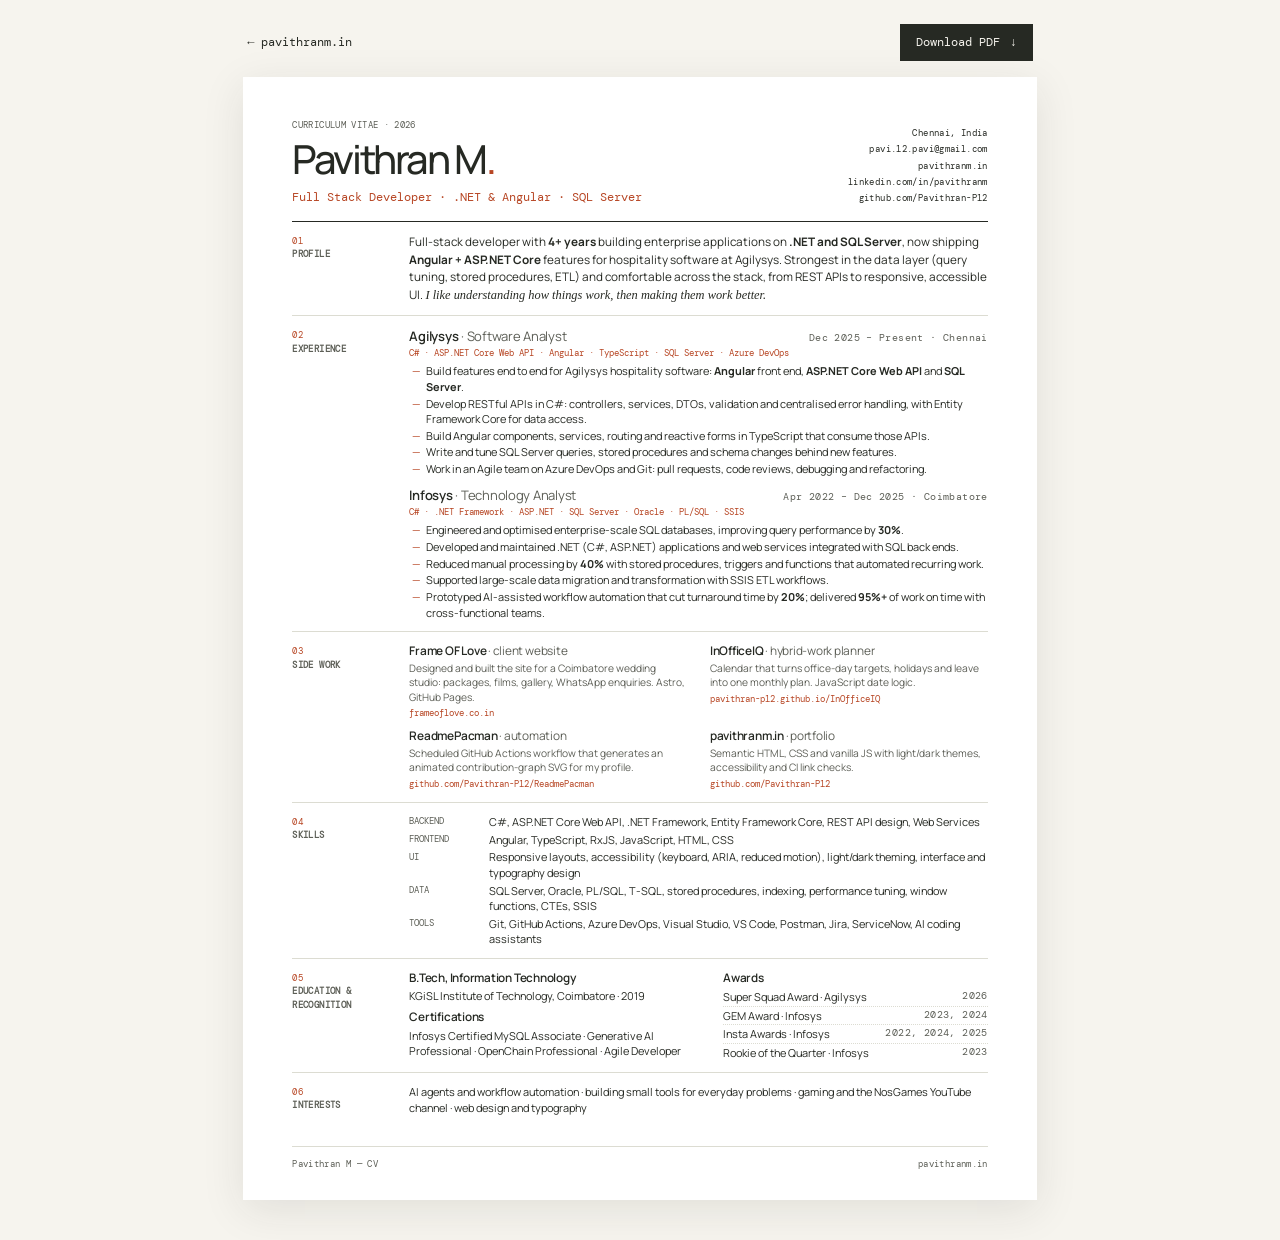
==== cv/index.html @ a90cb999 "Updates to the CV" ====
<!DOCTYPE html>
<html lang="en">
<head>
  <meta charset="UTF-8">
  <meta name="viewport" content="width=device-width, initial-scale=1">
  <title>Pavithran M — CV</title>
  <meta name="description" content="CV of Pavithran M, full-stack .NET and Angular developer in Chennai.">
  <meta name="robots" content="noindex">
  <link rel="canonical" href="https://pavithranm.in/cv/">
  <link rel="icon" type="image/svg+xml" href="../favicon.svg">
  <!-- Source for assets/Pavithran-M-CV.pdf. To regenerate: open in Chrome, Print → Save as PDF, A4, margins None, Background graphics on. -->
  <style>
    @font-face{font-family:Manrope;src:url('../assets/manrope-latin.woff2') format('woff2');font-weight:400 800;font-display:swap}
    @font-face{font-family:'DM Mono';src:url('../assets/dm-mono-latin.woff2') format('woff2');font-weight:400;font-display:swap}
    :root{--paper:#fff;--bg:#f6f4ee;--text:#262923;--muted:#5d5f57;--line:#dcdcd2;--accent:#b74624;--sans:Manrope,'Segoe UI',sans-serif;--mono:'DM Mono',Consolas,monospace;--serif:Georgia,'Times New Roman',serif}
    @page{size:A4;margin:0}
    *{box-sizing:border-box}
    html{background:var(--bg)}
    body{margin:0;font-family:var(--sans);color:var(--text);font-size:8.2pt;line-height:1.42;-webkit-font-smoothing:antialiased;-webkit-print-color-adjust:exact;print-color-adjust:exact}
    a{color:inherit;text-decoration:none}
    h1,h2,h3,p,ul{margin:0}
    .toolbar{max-width:210mm;margin:24px auto 0;display:flex;justify-content:space-between;align-items:center;gap:16px;padding-inline:4px;font-family:var(--mono);font-size:12px}
    .toolbar a{display:inline-flex;gap:10px;align-items:center;padding:10px 16px;background:var(--text);color:var(--bg)}
    .toolbar a:hover{background:var(--accent)}
    .toolbar .back{background:none;color:var(--text);padding-inline:0}
    .toolbar .back:hover{background:none;text-decoration:underline}
    .sheet{width:210mm;min-height:297mm;margin:16px auto 40px;background:var(--paper);padding:11mm 13mm 7.5mm;box-shadow:0 10px 40px #2629231a;display:flex;flex-direction:column}
    .eyebrow,.label,.meta,.contact,.footer{font-family:var(--mono);letter-spacing:.04em}
    header{display:grid;grid-template-columns:1fr auto;gap:8mm;align-items:end;padding-bottom:4mm;border-bottom:1px solid var(--text)}
    .eyebrow{font-size:7pt;text-transform:uppercase;color:var(--muted);margin-bottom:2mm}
    h1{font-size:30pt;font-weight:500;letter-spacing:-.06em;line-height:1}
    .accent{color:var(--accent)}
    .role{font-family:var(--mono);font-size:9pt;color:var(--accent);margin-top:2.5mm}
    .contact{list-style:none;padding:0;font-size:7.1pt;line-height:1.7;text-align:right}
    section{display:grid;grid-template-columns:27mm 1fr;gap:4mm;padding-block:2.9mm;border-bottom:1px solid var(--line)}
    section:last-of-type{border-bottom:0}
    .label{font-size:7pt;text-transform:uppercase;color:var(--muted);padding-top:.6mm}
    .label b{display:block;font-weight:400;color:var(--accent)}
    .summary{font-size:8.8pt;line-height:1.5}
    .summary em{font-family:var(--serif);font-size:9.3pt}
    .job+.job{margin-top:2.6mm}
    .job-head{display:flex;justify-content:space-between;align-items:baseline;gap:4mm}
    h3{font-size:9.8pt;font-weight:600;letter-spacing:-.02em}
    h3 span{font-weight:400;color:var(--muted)}
    .meta{font-size:7.3pt;color:var(--muted);white-space:nowrap}
    .stack{font-family:var(--mono);font-size:6.9pt;color:var(--accent);margin:.4mm 0 .8mm}
    ul.points{padding-left:3.6mm}
    ul.points li{padding-left:.8mm;margin-top:.3mm}
    ul.points li::marker{color:var(--accent);content:'— '}
    .side{display:grid;grid-template-columns:1fr 1fr;gap:2mm 6mm}
    .side h3{font-size:8.9pt}
    .side p{color:var(--muted);font-size:7.7pt;line-height:1.4;margin-top:.3mm}
    .side .link{font-family:var(--mono);font-size:7pt;color:var(--accent)}
    dl.skills{display:grid;grid-template-columns:18mm 1fr;gap:.6mm 3mm;margin:0}
    dl.skills dt{font-family:var(--mono);font-size:6.9pt;text-transform:uppercase;color:var(--muted);padding-top:.4mm}
    dl.skills dd{margin:0}
    .two{display:grid;grid-template-columns:1.1fr 1fr;gap:6mm}
    .two h3{font-size:8.8pt;margin-bottom:.5mm}
    .plain{list-style:none;padding:0}
    .plain li{display:flex;justify-content:space-between;gap:3mm;padding-block:.25mm;border-bottom:1px dotted var(--line)}
    .plain li:last-child{border-bottom:0}
    .plain .meta{white-space:nowrap}
    .footer{margin-top:auto;padding-top:3mm;display:flex;justify-content:space-between;font-size:6.8pt;color:var(--muted);border-top:1px solid var(--line)}
    @media print{html{background:none}.toolbar{display:none}.sheet{margin:0;box-shadow:none}}
    @media screen and (max-width:820px){.sheet{width:auto;min-height:0;margin:12px;padding:24px 18px}.toolbar{margin:16px 12px 0}header,section,.side,.two{grid-template-columns:1fr}.contact{text-align:left}h1{font-size:40px}section{gap:6px}.job-head{flex-direction:column;gap:2px}dl.skills{grid-template-columns:1fr}dl.skills dd{margin-bottom:6px}}
  </style>
</head>
<body>
  <nav class="toolbar" aria-label="CV actions"><a class="back" href="../index.html">← pavithranm.in</a><a href="../assets/Pavithran-M-CV.pdf" download>Download PDF <span aria-hidden="true">↓</span></a></nav>
  <main class="sheet">
    <header>
      <div>
        <p class="eyebrow">Curriculum vitae · 2026</p>
        <h1>Pavithran M<span class="accent">.</span></h1>
        <p class="role">Full Stack Developer · .NET &amp; Angular · SQL Server</p>
      </div>
      <ul class="contact">
        <li>Chennai, India</li>
        <li><a href="mailto:pavi.12.pavi@gmail.com">pavi.12.pavi@gmail.com</a></li>
        <li><a href="https://pavithranm.in/">pavithranm.in</a></li>
        <li><a href="https://www.linkedin.com/in/pavithranm/">linkedin.com/in/pavithranm</a></li>
        <li><a href="https://github.com/Pavithran-P12">github.com/Pavithran-P12</a></li>
      </ul>
    </header>

    <section aria-labelledby="profile">
      <h2 class="label" id="profile"><b>01</b>Profile</h2>
      <p class="summary">Full-stack developer with <strong>4+ years</strong> building enterprise applications on <strong>.NET and SQL Server</strong>, now shipping <strong>Angular + ASP.NET Core</strong> features for hospitality software at Agilysys. Strongest in the data layer (query tuning, stored procedures, ETL) and comfortable across the stack, from REST APIs to responsive, accessible UI. <em>I like understanding how things work, then making them work better.</em></p>
    </section>

    <section aria-labelledby="experience">
      <h2 class="label" id="experience"><b>02</b>Experience</h2>
      <div>
        <article class="job">
          <div class="job-head"><h3>Agilysys <span>· Software Analyst</span></h3><span class="meta">Dec 2025 – Present · Chennai</span></div>
          <p class="stack">C# · ASP.NET Core Web API · Angular · TypeScript · SQL Server · Azure DevOps</p>
          <ul class="points">
            <li>Build features end to end for Agilysys hospitality software: <strong>Angular</strong> front end, <strong>ASP.NET Core Web API</strong> and <strong>SQL Server</strong>.</li>
            <li>Develop RESTful APIs in C#: controllers, services, DTOs, validation and centralised error handling, with Entity Framework Core for data access.</li>
            <li>Build Angular components, services, routing and reactive forms in TypeScript that consume those APIs.</li>
            <li>Write and tune SQL Server queries, stored procedures and schema changes behind new features.</li>
            <li>Work in an Agile team on Azure DevOps and Git: pull requests, code reviews, debugging and refactoring.</li>
          </ul>
        </article>
        <article class="job">
          <div class="job-head"><h3>Infosys <span>· Technology Analyst</span></h3><span class="meta">Apr 2022 – Dec 2025 · Coimbatore</span></div>
          <p class="stack">C# · .NET Framework · ASP.NET · SQL Server · Oracle · PL/SQL · SSIS</p>
          <ul class="points">
            <li>Engineered and optimised enterprise-scale SQL databases, improving query performance by <strong>30%</strong>.</li>
            <li>Developed and maintained .NET (C#, ASP.NET) applications and web services integrated with SQL back ends.</li>
            <li>Reduced manual processing by <strong>40%</strong> with stored procedures, triggers and functions that automated recurring work.</li>
            <li>Supported large-scale data migration and transformation with SSIS ETL workflows.</li>
            <li>Prototyped AI-assisted workflow automation that cut turnaround time by <strong>20%</strong>; delivered <strong>95%+</strong> of work on time with cross-functional teams.</li>
          </ul>
        </article>
      </div>
    </section>

    <section aria-labelledby="side">
      <h2 class="label" id="side"><b>03</b>Side work</h2>
      <div class="side">
        <div><h3>Frame OF Love <span>· client website</span></h3><p>Designed and built the site for a Coimbatore wedding studio: packages, films, gallery, WhatsApp enquiries. Astro, GitHub Pages.</p><a class="link" href="https://frameoflove.co.in/">frameoflove.co.in</a></div>
        <div><h3>InOfficeIQ <span>· hybrid-work planner</span></h3><p>Calendar that turns office-day targets, holidays and leave into one monthly plan. JavaScript date logic.</p><a class="link" href="https://pavithran-p12.github.io/InOfficeIQ/">pavithran-p12.github.io/InOfficeIQ</a></div>
        <div><h3>ReadmePacman <span>· automation</span></h3><p>Scheduled GitHub Actions workflow that generates an animated contribution-graph SVG for my profile.</p><a class="link" href="https://github.com/Pavithran-P12/ReadmePacman">github.com/Pavithran-P12/ReadmePacman</a></div>
        <div><h3>pavithranm.in <span>· portfolio</span></h3><p>Semantic HTML, CSS and vanilla JS with light/dark themes, accessibility and CI link checks.</p><a class="link" href="https://github.com/Pavithran-P12/Pavithran-P12">github.com/Pavithran-P12</a></div>
      </div>
    </section>

    <section aria-labelledby="skills">
      <h2 class="label" id="skills"><b>04</b>Skills</h2>
      <dl class="skills">
        <dt>Backend</dt><dd>C#, ASP.NET Core Web API, .NET Framework, Entity Framework Core, REST API design, Web Services</dd>
        <dt>Frontend</dt><dd>Angular, TypeScript, RxJS, JavaScript, HTML, CSS</dd>
        <dt>UI</dt><dd>Responsive layouts, accessibility (keyboard, ARIA, reduced motion), light/dark theming, interface and typography design</dd>
        <dt>Data</dt><dd>SQL Server, Oracle, PL/SQL, T-SQL, stored procedures, indexing, performance tuning, window functions, CTEs, SSIS</dd>
        <dt>Tools</dt><dd>Git, GitHub Actions, Azure DevOps, Visual Studio, VS Code, Postman, Jira, ServiceNow, AI coding assistants</dd>
      </dl>
    </section>

    <section aria-labelledby="education">
      <h2 class="label" id="education"><b>05</b>Education &amp; recognition</h2>
      <div class="two">
        <div>
          <h3>B.Tech, Information Technology</h3>
          <p>KGiSL Institute of Technology, Coimbatore · 2019</p>
          <h3 style="margin-top:1.4mm">Certifications</h3>
          <p>Infosys Certified MySQL Associate · Generative AI Professional · OpenChain Professional · Agile Developer</p>
        </div>
        <div>
          <h3>Awards</h3>
          <ul class="plain">
            <li><span>Super Squad Award · Agilysys</span><span class="meta">2026</span></li>
            <li><span>GEM Award · Infosys</span><span class="meta">2023, 2024</span></li>
            <li><span>Insta Awards · Infosys</span><span class="meta">2022, 2024, 2025</span></li>
            <li><span>Rookie of the Quarter · Infosys</span><span class="meta">2023</span></li>
          </ul>
        </div>
      </div>
    </section>

    <section aria-labelledby="interests">
      <h2 class="label" id="interests"><b>06</b>Interests</h2>
      <p>AI agents and workflow automation · building small tools for everyday problems · gaming and the NosGames YouTube channel · web design and typography</p>
    </section>

    <p class="footer"><span>Pavithran M — CV</span><span>pavithranm.in</span></p>
  </main>
</body>
</html>
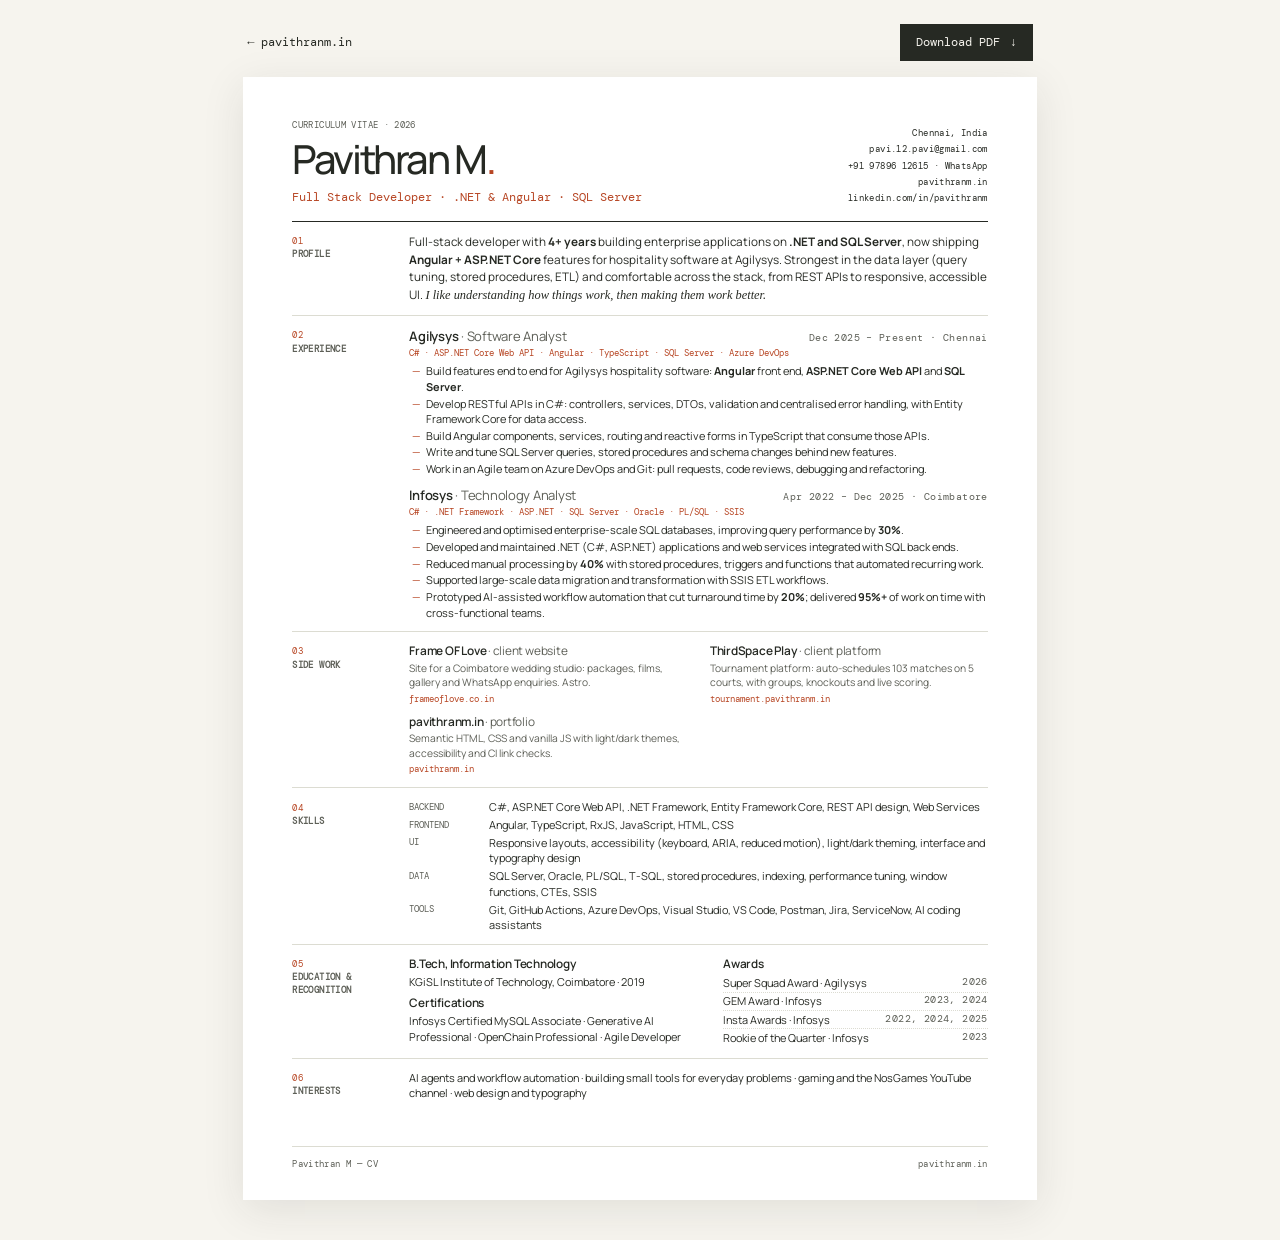
==== commit 311478ee: "update without Github exposure" ====
--- a/cv/index.html
+++ b/cv/index.html
@@ -77,10 +77,10 @@
       <ul class="contact">
         <li>Chennai, India</li>
         <li><a href="mailto:pavi.12.pavi@gmail.com">pavi.12.pavi@gmail.com</a></li>
+        <li><a href="https://wa.me/919789612615">+91 97896 12615 · WhatsApp</a></li>
         <li><a href="https://pavithranm.in/">pavithranm.in</a></li>
         <li><a href="https://www.linkedin.com/in/pavithranm/">linkedin.com/in/pavithranm</a></li>
-        <li><a href="https://github.com/Pavithran-P12">github.com/Pavithran-P12</a></li>
-      </ul>
+              </ul>
     </header>
 
     <section aria-labelledby="profile">
@@ -119,10 +119,9 @@
     <section aria-labelledby="side">
       <h2 class="label" id="side"><b>03</b>Side work</h2>
       <div class="side">
-        <div><h3>Frame OF Love <span>· client website</span></h3><p>Designed and built the site for a Coimbatore wedding studio: packages, films, gallery, WhatsApp enquiries. Astro, GitHub Pages.</p><a class="link" href="https://frameoflove.co.in/">frameoflove.co.in</a></div>
-        <div><h3>InOfficeIQ <span>· hybrid-work planner</span></h3><p>Calendar that turns office-day targets, holidays and leave into one monthly plan. JavaScript date logic.</p><a class="link" href="https://pavithran-p12.github.io/InOfficeIQ/">pavithran-p12.github.io/InOfficeIQ</a></div>
-        <div><h3>ReadmePacman <span>· automation</span></h3><p>Scheduled GitHub Actions workflow that generates an animated contribution-graph SVG for my profile.</p><a class="link" href="https://github.com/Pavithran-P12/ReadmePacman">github.com/Pavithran-P12/ReadmePacman</a></div>
-        <div><h3>pavithranm.in <span>· portfolio</span></h3><p>Semantic HTML, CSS and vanilla JS with light/dark themes, accessibility and CI link checks.</p><a class="link" href="https://github.com/Pavithran-P12/Pavithran-P12">github.com/Pavithran-P12</a></div>
+        <div><h3>Frame OF Love <span>· client website</span></h3><p>Site for a Coimbatore wedding studio: packages, films, gallery and WhatsApp enquiries. Astro.</p><a class="link" href="https://frameoflove.co.in/">frameoflove.co.in</a></div>
+        <div><h3>ThirdSpace Play <span>· client platform</span></h3><p>Tournament platform: auto-schedules 103 matches on 5 courts, with groups, knockouts and live scoring.</p><a class="link" href="https://tournament.pavithranm.in/">tournament.pavithranm.in</a></div>
+        <div><h3>pavithranm.in <span>· portfolio</span></h3><p>Semantic HTML, CSS and vanilla JS with light/dark themes, accessibility and CI link checks.</p><a class="link" href="https://pavithranm.in/">pavithranm.in</a></div>
       </div>
     </section>
 
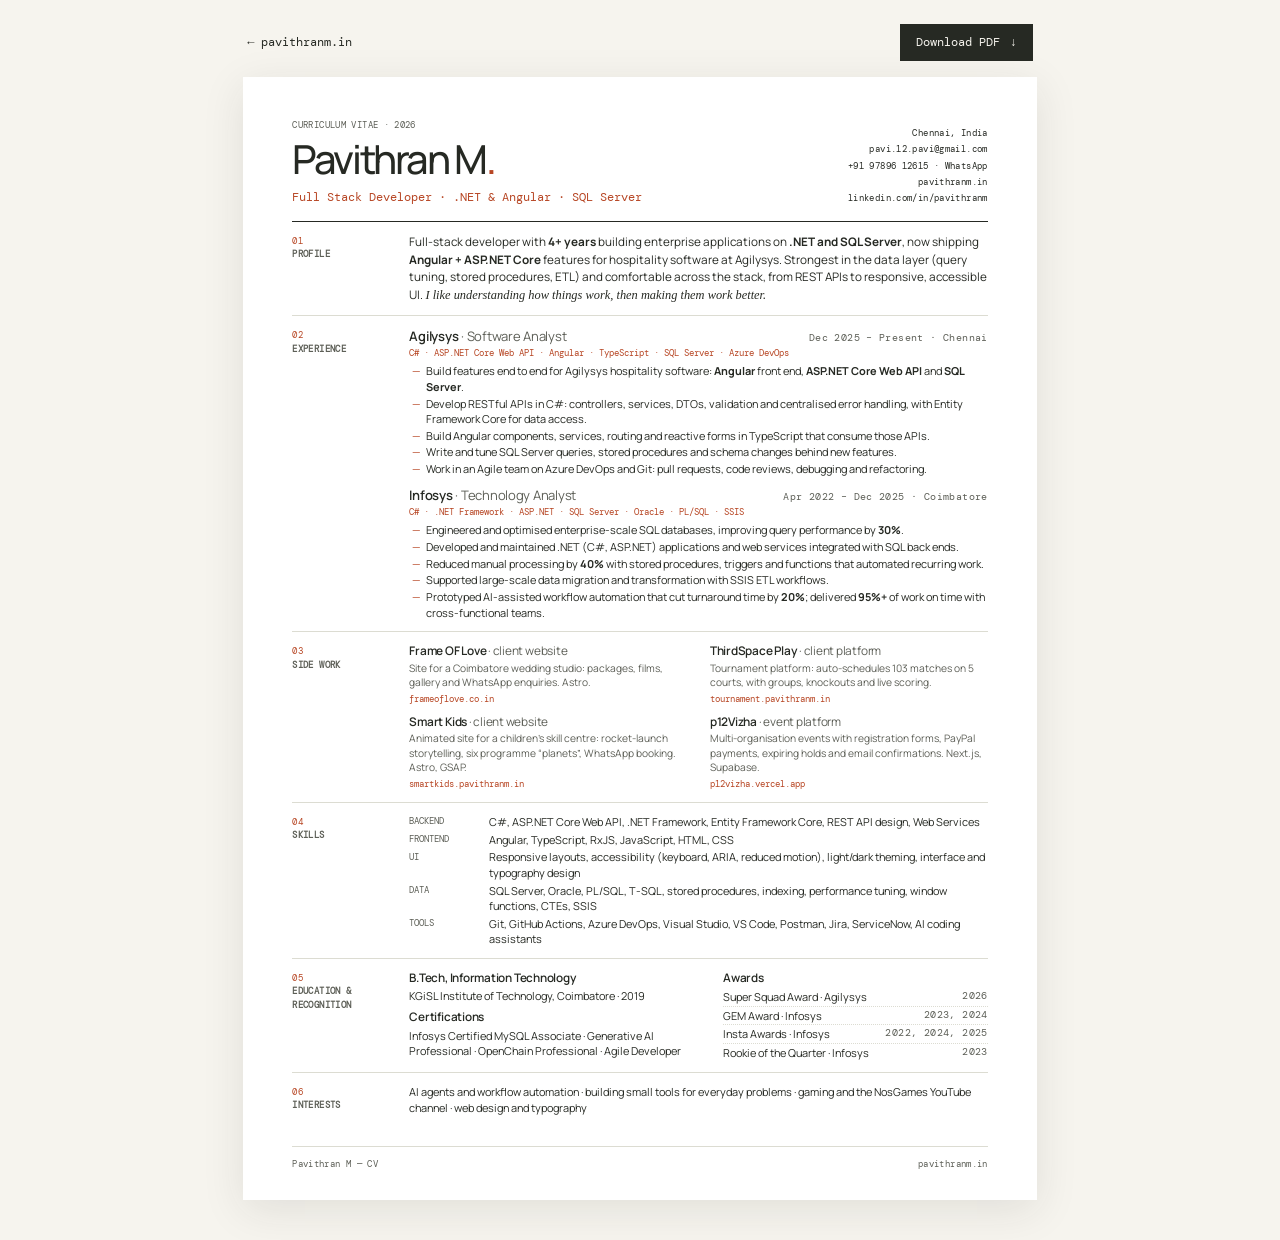
==== commit 82661e44: "Update to add two more website" ====
--- a/cv/index.html
+++ b/cv/index.html
@@ -64,6 +64,7 @@
     @media print{html{background:none}.toolbar{display:none}.sheet{margin:0;box-shadow:none}}
     @media screen and (max-width:820px){.sheet{width:auto;min-height:0;margin:12px;padding:24px 18px}.toolbar{margin:16px 12px 0}header,section,.side,.two{grid-template-columns:1fr}.contact{text-align:left}h1{font-size:40px}section{gap:6px}.job-head{flex-direction:column;gap:2px}dl.skills{grid-template-columns:1fr}dl.skills dd{margin-bottom:6px}}
   </style>
+  <script src="../visit-counter.js" defer></script>
 </head>
 <body>
   <nav class="toolbar" aria-label="CV actions"><a class="back" href="../index.html">← pavithranm.in</a><a href="../assets/Pavithran-M-CV.pdf" download>Download PDF <span aria-hidden="true">↓</span></a></nav>
@@ -121,7 +122,8 @@
       <div class="side">
         <div><h3>Frame OF Love <span>· client website</span></h3><p>Site for a Coimbatore wedding studio: packages, films, gallery and WhatsApp enquiries. Astro.</p><a class="link" href="https://frameoflove.co.in/">frameoflove.co.in</a></div>
         <div><h3>ThirdSpace Play <span>· client platform</span></h3><p>Tournament platform: auto-schedules 103 matches on 5 courts, with groups, knockouts and live scoring.</p><a class="link" href="https://tournament.pavithranm.in/">tournament.pavithranm.in</a></div>
-        <div><h3>pavithranm.in <span>· portfolio</span></h3><p>Semantic HTML, CSS and vanilla JS with light/dark themes, accessibility and CI link checks.</p><a class="link" href="https://pavithranm.in/">pavithranm.in</a></div>
+        <div><h3>Smart Kids <span>· client website</span></h3><p>Animated site for a children's skill centre: rocket-launch storytelling, six programme “planets”, WhatsApp booking. Astro, GSAP.</p><a class="link" href="https://smartkids.pavithranm.in/">smartkids.pavithranm.in</a></div>
+        <div><h3>p12Vizha <span>· event platform</span></h3><p>Multi-organisation events with registration forms, PayPal payments, expiring holds and email confirmations. Next.js, Supabase.</p><a class="link" href="https://p12vizha.vercel.app/">p12vizha.vercel.app</a></div>
       </div>
     </section>
 
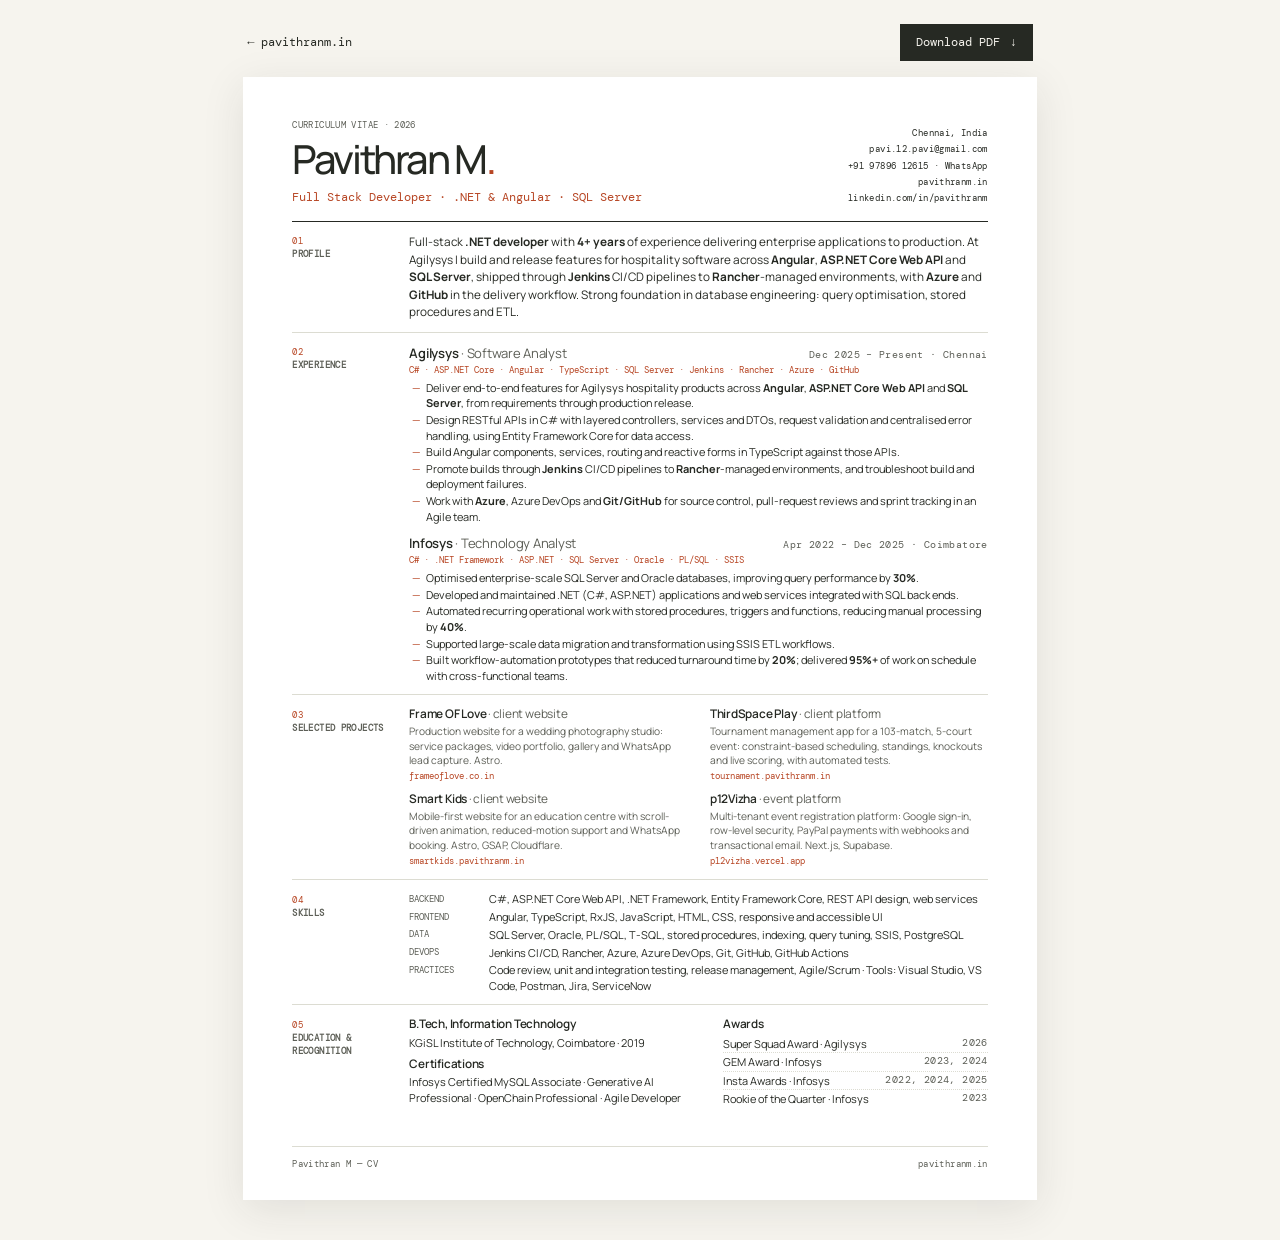
==== commit f9f50cdc: "updated cv" ====
--- a/cv/index.html
+++ b/cv/index.html
@@ -86,7 +86,7 @@
 
     <section aria-labelledby="profile">
       <h2 class="label" id="profile"><b>01</b>Profile</h2>
-      <p class="summary">Full-stack developer with <strong>4+ years</strong> building enterprise applications on <strong>.NET and SQL Server</strong>, now shipping <strong>Angular + ASP.NET Core</strong> features for hospitality software at Agilysys. Strongest in the data layer (query tuning, stored procedures, ETL) and comfortable across the stack, from REST APIs to responsive, accessible UI. <em>I like understanding how things work, then making them work better.</em></p>
+      <p class="summary">Full-stack <strong>.NET developer</strong> with <strong>4+ years</strong> of experience delivering enterprise applications to production. At Agilysys I build and release features for hospitality software across <strong>Angular</strong>, <strong>ASP.NET Core Web API</strong> and <strong>SQL Server</strong>, shipped through <strong>Jenkins</strong> CI/CD pipelines to <strong>Rancher</strong>-managed environments, with <strong>Azure</strong> and <strong>GitHub</strong> in the delivery workflow. Strong foundation in database engineering: query optimisation, stored procedures and ETL.</p>
     </section>
 
     <section aria-labelledby="experience">
@@ -94,47 +94,47 @@
       <div>
         <article class="job">
           <div class="job-head"><h3>Agilysys <span>· Software Analyst</span></h3><span class="meta">Dec 2025 – Present · Chennai</span></div>
-          <p class="stack">C# · ASP.NET Core Web API · Angular · TypeScript · SQL Server · Azure DevOps</p>
+          <p class="stack">C# · ASP.NET Core · Angular · TypeScript · SQL Server · Jenkins · Rancher · Azure · GitHub</p>
           <ul class="points">
-            <li>Build features end to end for Agilysys hospitality software: <strong>Angular</strong> front end, <strong>ASP.NET Core Web API</strong> and <strong>SQL Server</strong>.</li>
-            <li>Develop RESTful APIs in C#: controllers, services, DTOs, validation and centralised error handling, with Entity Framework Core for data access.</li>
-            <li>Build Angular components, services, routing and reactive forms in TypeScript that consume those APIs.</li>
-            <li>Write and tune SQL Server queries, stored procedures and schema changes behind new features.</li>
-            <li>Work in an Agile team on Azure DevOps and Git: pull requests, code reviews, debugging and refactoring.</li>
+            <li>Deliver end-to-end features for Agilysys hospitality products across <strong>Angular</strong>, <strong>ASP.NET Core Web API</strong> and <strong>SQL Server</strong>, from requirements through production release.</li>
+            <li>Design RESTful APIs in C# with layered controllers, services and DTOs, request validation and centralised error handling, using Entity Framework Core for data access.</li>
+            <li>Build Angular components, services, routing and reactive forms in TypeScript against those APIs.</li>
+            <li>Promote builds through <strong>Jenkins</strong> CI/CD pipelines to <strong>Rancher</strong>-managed environments, and troubleshoot build and deployment failures.</li>
+            <li>Work with <strong>Azure</strong>, Azure DevOps and <strong>Git/GitHub</strong> for source control, pull-request reviews and sprint tracking in an Agile team.</li>
           </ul>
         </article>
         <article class="job">
           <div class="job-head"><h3>Infosys <span>· Technology Analyst</span></h3><span class="meta">Apr 2022 – Dec 2025 · Coimbatore</span></div>
           <p class="stack">C# · .NET Framework · ASP.NET · SQL Server · Oracle · PL/SQL · SSIS</p>
           <ul class="points">
-            <li>Engineered and optimised enterprise-scale SQL databases, improving query performance by <strong>30%</strong>.</li>
+            <li>Optimised enterprise-scale SQL Server and Oracle databases, improving query performance by <strong>30%</strong>.</li>
             <li>Developed and maintained .NET (C#, ASP.NET) applications and web services integrated with SQL back ends.</li>
-            <li>Reduced manual processing by <strong>40%</strong> with stored procedures, triggers and functions that automated recurring work.</li>
-            <li>Supported large-scale data migration and transformation with SSIS ETL workflows.</li>
-            <li>Prototyped AI-assisted workflow automation that cut turnaround time by <strong>20%</strong>; delivered <strong>95%+</strong> of work on time with cross-functional teams.</li>
+            <li>Automated recurring operational work with stored procedures, triggers and functions, reducing manual processing by <strong>40%</strong>.</li>
+            <li>Supported large-scale data migration and transformation using SSIS ETL workflows.</li>
+            <li>Built workflow-automation prototypes that reduced turnaround time by <strong>20%</strong>; delivered <strong>95%+</strong> of work on schedule with cross-functional teams.</li>
           </ul>
         </article>
       </div>
     </section>
 
     <section aria-labelledby="side">
-      <h2 class="label" id="side"><b>03</b>Side work</h2>
+      <h2 class="label" id="side"><b>03</b>Selected projects</h2>
       <div class="side">
-        <div><h3>Frame OF Love <span>· client website</span></h3><p>Site for a Coimbatore wedding studio: packages, films, gallery and WhatsApp enquiries. Astro.</p><a class="link" href="https://frameoflove.co.in/">frameoflove.co.in</a></div>
-        <div><h3>ThirdSpace Play <span>· client platform</span></h3><p>Tournament platform: auto-schedules 103 matches on 5 courts, with groups, knockouts and live scoring.</p><a class="link" href="https://tournament.pavithranm.in/">tournament.pavithranm.in</a></div>
-        <div><h3>Smart Kids <span>· client website</span></h3><p>Animated site for a children's skill centre: rocket-launch storytelling, six programme “planets”, WhatsApp booking. Astro, GSAP.</p><a class="link" href="https://smartkids.pavithranm.in/">smartkids.pavithranm.in</a></div>
-        <div><h3>p12Vizha <span>· event platform</span></h3><p>Multi-organisation events with registration forms, PayPal payments, expiring holds and email confirmations. Next.js, Supabase.</p><a class="link" href="https://p12vizha.vercel.app/">p12vizha.vercel.app</a></div>
+        <div><h3>Frame OF Love <span>· client website</span></h3><p>Production website for a wedding photography studio: service packages, video portfolio, gallery and WhatsApp lead capture. Astro.</p><a class="link" href="https://frameoflove.co.in/">frameoflove.co.in</a></div>
+        <div><h3>ThirdSpace Play <span>· client platform</span></h3><p>Tournament management app for a 103-match, 5-court event: constraint-based scheduling, standings, knockouts and live scoring, with automated tests.</p><a class="link" href="https://tournament.pavithranm.in/">tournament.pavithranm.in</a></div>
+        <div><h3>Smart Kids <span>· client website</span></h3><p>Mobile-first website for an education centre with scroll-driven animation, reduced-motion support and WhatsApp booking. Astro, GSAP, Cloudflare.</p><a class="link" href="https://smartkids.pavithranm.in/">smartkids.pavithranm.in</a></div>
+        <div><h3>p12Vizha <span>· event platform</span></h3><p>Multi-tenant event registration platform: Google sign-in, row-level security, PayPal payments with webhooks and transactional email. Next.js, Supabase.</p><a class="link" href="https://p12vizha.vercel.app/">p12vizha.vercel.app</a></div>
       </div>
     </section>
 
     <section aria-labelledby="skills">
       <h2 class="label" id="skills"><b>04</b>Skills</h2>
       <dl class="skills">
-        <dt>Backend</dt><dd>C#, ASP.NET Core Web API, .NET Framework, Entity Framework Core, REST API design, Web Services</dd>
-        <dt>Frontend</dt><dd>Angular, TypeScript, RxJS, JavaScript, HTML, CSS</dd>
-        <dt>UI</dt><dd>Responsive layouts, accessibility (keyboard, ARIA, reduced motion), light/dark theming, interface and typography design</dd>
-        <dt>Data</dt><dd>SQL Server, Oracle, PL/SQL, T-SQL, stored procedures, indexing, performance tuning, window functions, CTEs, SSIS</dd>
-        <dt>Tools</dt><dd>Git, GitHub Actions, Azure DevOps, Visual Studio, VS Code, Postman, Jira, ServiceNow, AI coding assistants</dd>
+        <dt>Backend</dt><dd>C#, ASP.NET Core Web API, .NET Framework, Entity Framework Core, REST API design, web services</dd>
+        <dt>Frontend</dt><dd>Angular, TypeScript, RxJS, JavaScript, HTML, CSS, responsive and accessible UI</dd>
+        <dt>Data</dt><dd>SQL Server, Oracle, PL/SQL, T-SQL, stored procedures, indexing, query tuning, SSIS, PostgreSQL</dd>
+        <dt>DevOps</dt><dd>Jenkins CI/CD, Rancher, Azure, Azure DevOps, Git, GitHub, GitHub Actions</dd>
+        <dt>Practices</dt><dd>Code review, unit and integration testing, release management, Agile/Scrum · Tools: Visual Studio, VS Code, Postman, Jira, ServiceNow</dd>
       </dl>
     </section>
 
@@ -159,11 +159,6 @@
       </div>
     </section>
 
-    <section aria-labelledby="interests">
-      <h2 class="label" id="interests"><b>06</b>Interests</h2>
-      <p>AI agents and workflow automation · building small tools for everyday problems · gaming and the NosGames YouTube channel · web design and typography</p>
-    </section>
-
     <p class="footer"><span>Pavithran M — CV</span><span>pavithranm.in</span></p>
   </main>
 </body>
